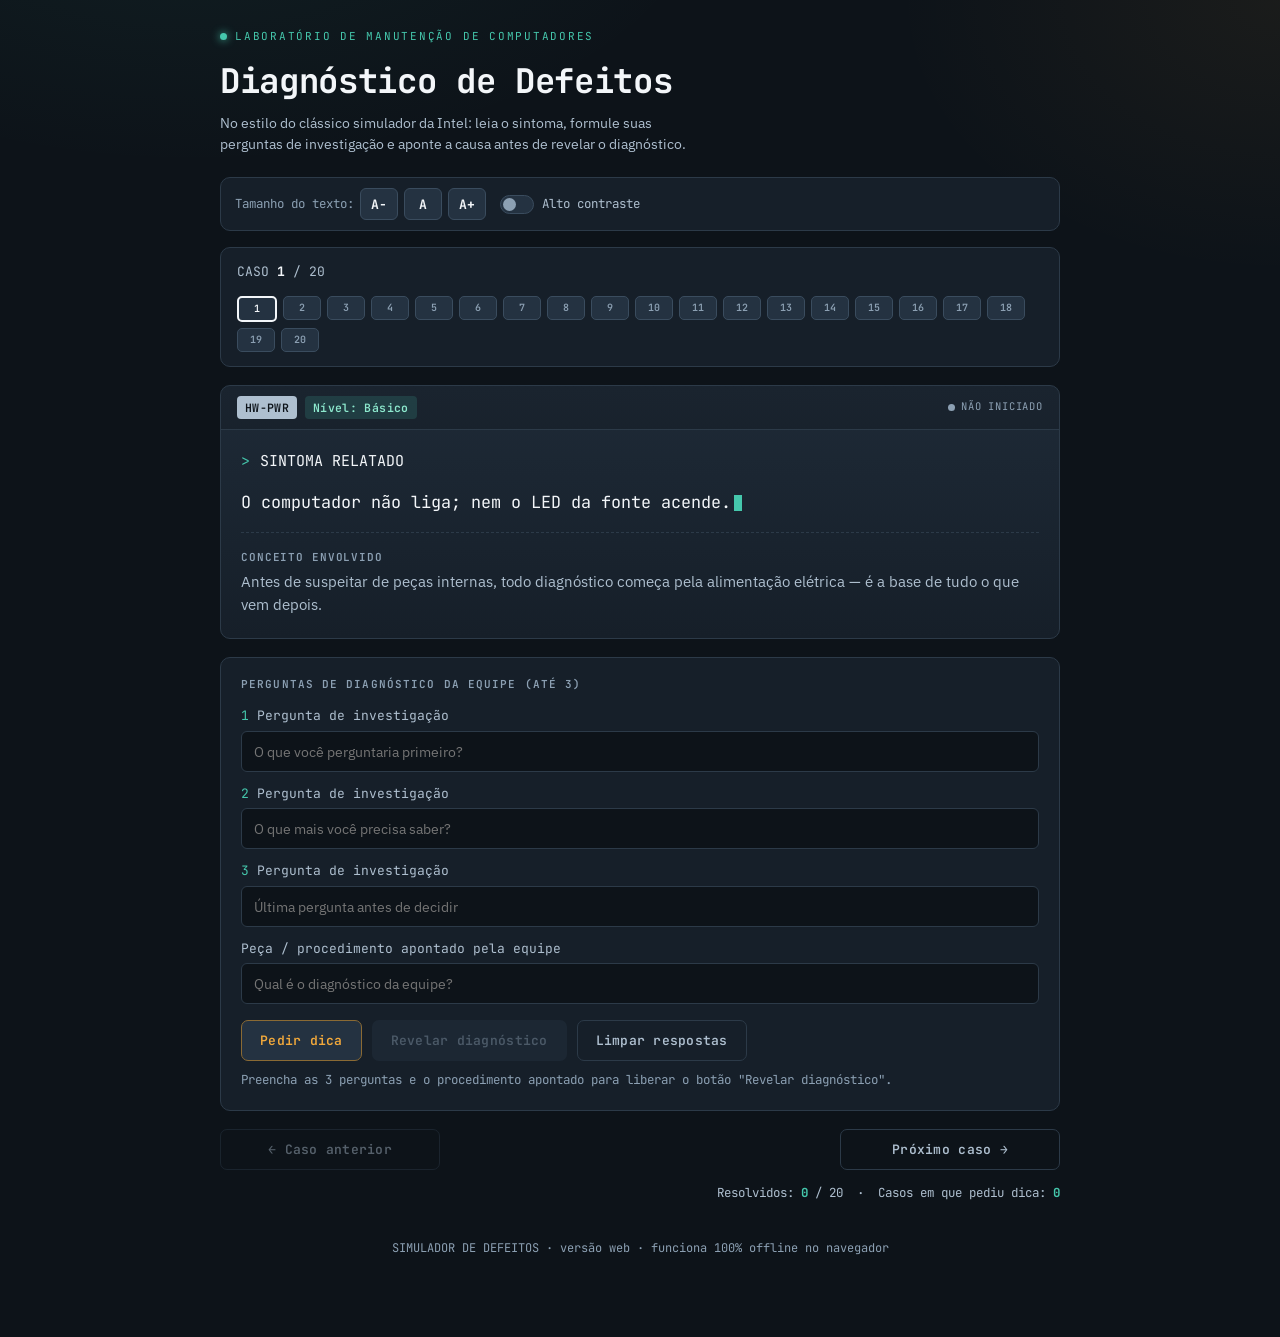
==== index.html @ c503f65b "feat: adiciona simulador de diagnóstico de defeitos (aluno + professor)" ====
<!DOCTYPE html>
<html lang="pt-BR">
<head>
<meta charset="UTF-8">
<meta name="viewport" content="width=device-width, initial-scale=1.0, viewport-fit=cover">
<title>Diagnóstico de Defeitos — Laboratório de Manutenção</title>
<meta name="description" content="Simulador interativo de diagnóstico de defeitos de computadores, no estilo do clássico simulador da Intel — para uso em sala, laboratório ou celular.">
<link rel="preconnect" href="https://fonts.googleapis.com">
<link rel="preconnect" href="https://fonts.gstatic.com" crossorigin>
<link href="https://fonts.googleapis.com/css2?family=JetBrains+Mono:wght@400;500;600;700&family=IBM+Plex+Sans:wght@400;500;600;700&display=swap" rel="stylesheet">
<link rel="stylesheet" href="estilos.css">
</head>
<body>

<a href="#conteudo-principal" class="skip-link">Pular para o conteúdo</a>
<div id="live-region" class="sr-only" aria-live="polite" role="status"></div>

<div class="wrap">

  <header>
    <div class="eyebrow">Laboratório de Manutenção de Computadores</div>
    <h1>Diagnóstico de Defeitos</h1>
    <p class="subtitle">No estilo do clássico simulador da Intel: leia o sintoma, formule suas perguntas de investigação e aponte a causa antes de revelar o diagnóstico.</p>
  </header>

  <div class="a11y-bar" role="group" aria-label="Opções de acessibilidade">
    <div class="a11y-group">
      <span class="label">Tamanho do texto:</span>
      <button type="button" class="font-btn" id="font-decrease" aria-label="Diminuir tamanho do texto">A−</button>
      <button type="button" class="font-btn" id="font-reset" aria-label="Tamanho de texto padrão">A</button>
      <button type="button" class="font-btn" id="font-increase" aria-label="Aumentar tamanho do texto">A+</button>
    </div>
    <label class="contrast-toggle" for="contrast-mode">
      <input type="checkbox" id="contrast-mode">
      <span class="switch" aria-hidden="true"></span>
      Alto contraste
    </label>
  </div>

  <div class="toolbar">
    <div class="case-counter">CASO <b id="case-index">1</b> / <span id="case-total">20</span></div>
    <div class="dots" id="dots" role="group" aria-label="Navegar entre os casos"></div>
  </div>

  <main id="conteudo-principal">

    <div class="terminal">
      <div class="terminal-bar">
        <div class="tag-group">
          <span class="code-tag" id="code-tag">HW-PWR</span>
          <span class="level-tag" id="level-tag">Nível: Básico</span>
        </div>
        <div class="status-pill" id="status-pill"><span class="led"></span><span id="status-text">Não iniciado</span></div>
      </div>
      <div class="terminal-body">
        <p class="prompt-line"><span class="marker">&gt;</span> SINTOMA RELATADO</p>
        <p class="sintoma-text" id="sintoma-text">Carregando…<span class="cursor"></span></p>
        <div class="conceito">
          <b>Conceito envolvido</b>
          <span id="conceito-text"></span>
        </div>
      </div>
    </div>

    <div class="panel">
      <p class="panel-title">Perguntas de diagnóstico da equipe (até 3)</p>
      <div class="field">
        <label for="q1"><span class="n">1</span> Pergunta de investigação</label>
        <input type="text" id="q1" placeholder="O que você perguntaria primeiro?" autocomplete="off">
      </div>
      <div class="field">
        <label for="q2"><span class="n">2</span> Pergunta de investigação</label>
        <input type="text" id="q2" placeholder="O que mais você precisa saber?" autocomplete="off">
      </div>
      <div class="field">
        <label for="q3"><span class="n">3</span> Pergunta de investigação</label>
        <input type="text" id="q3" placeholder="Última pergunta antes de decidir" autocomplete="off">
      </div>
      <div class="field peca">
        <label for="peca">Peça / procedimento apontado pela equipe</label>
        <input type="text" id="peca" placeholder="Qual é o diagnóstico da equipe?" autocomplete="off">
      </div>

      <div class="actions">
        <button type="button" class="btn-hint" id="btn-hint">Pedir dica</button>
        <button type="button" class="btn-reveal" id="btn-reveal" disabled aria-describedby="reveal-hint">Revelar diagnóstico</button>
        <button type="button" class="btn-ghost" id="btn-clear">Limpar respostas</button>
      </div>
      <p class="reveal-hint" id="reveal-hint">Preencha as 3 perguntas e o procedimento apontado para liberar o botão "Revelar diagnóstico".</p>
    </div>

    <div class="reveal hint-panel" id="hint-panel">
      <div class="pad">
        <p class="panel-title">Perguntas de apoio — use antes de decidir, se a equipe travar</p>
        <ul id="hint-list"></ul>
      </div>
    </div>

    <div class="reveal solution-panel" id="solution-panel">
      <div class="pad">
        <p class="panel-title">Diagnóstico revelado</p>
        <div class="kv">
          <div class="k">Pista</div>
          <div class="v" id="sol-pista"></div>
        </div>
        <div class="kv">
          <div class="k">Solução esperada</div>
          <div class="v" id="sol-resolucao"></div>
        </div>
        <div class="kv">
          <div class="k">Por que acontece</div>
          <div class="v" id="sol-porque"></div>
        </div>
        <div class="kv armadilha">
          <div class="k">Armadilha comum</div>
          <div class="v" id="sol-armadilha"></div>
        </div>
      </div>
    </div>

    <div class="nav">
      <button type="button" class="btn-ghost" id="btn-prev">&larr; Caso anterior</button>
      <button type="button" class="btn-ghost next" id="btn-next">Próximo caso &rarr;</button>
    </div>

    <div class="summary" id="summary" style="margin-top:14px;"></div>

  </main>

  <footer>SIMULADOR DE DEFEITOS · versão web · funciona 100% offline no navegador</footer>

</div>

<script src="casos.js"></script>
<script>
(function(){
  "use strict";

  var CASES = window.CASES;

  var state = CASES.map(function(){
    return { status: "pending", q1:"", q2:"", q3:"", peca:"", hintOpen:false, solutionOpen:false };
  });

  var current = 0;
  var fontSteps = [87, 100, 112, 125, 140]; // porcentagens
  var fontIndex = 1;

  var els = {
    caseIndex: document.getElementById("case-index"),
    caseTotal: document.getElementById("case-total"),
    dots: document.getElementById("dots"),
    codeTag: document.getElementById("code-tag"),
    levelTag: document.getElementById("level-tag"),
    statusPill: document.getElementById("status-pill"),
    statusText: document.getElementById("status-text"),
    sintomaText: document.getElementById("sintoma-text"),
    conceitoText: document.getElementById("conceito-text"),
    q1: document.getElementById("q1"),
    q2: document.getElementById("q2"),
    q3: document.getElementById("q3"),
    peca: document.getElementById("peca"),
    btnHint: document.getElementById("btn-hint"),
    btnReveal: document.getElementById("btn-reveal"),
    btnClear: document.getElementById("btn-clear"),
    revealHint: document.getElementById("reveal-hint"),
    hintPanel: document.getElementById("hint-panel"),
    hintList: document.getElementById("hint-list"),
    solutionPanel: document.getElementById("solution-panel"),
    solPista: document.getElementById("sol-pista"),
    solResolucao: document.getElementById("sol-resolucao"),
    solPorque: document.getElementById("sol-porque"),
    solArmadilha: document.getElementById("sol-armadilha"),
    btnPrev: document.getElementById("btn-prev"),
    btnNext: document.getElementById("btn-next"),
    summary: document.getElementById("summary"),
    liveRegion: document.getElementById("live-region"),
    fontDecrease: document.getElementById("font-decrease"),
    fontIncrease: document.getElementById("font-increase"),
    fontReset: document.getElementById("font-reset"),
    contrastMode: document.getElementById("contrast-mode")
  };

  function announce(msg){
    els.liveRegion.textContent = msg;
  }

  function buildDots(){
    els.dots.innerHTML = "";
    CASES.forEach(function(c, i){
      var b = document.createElement("button");
      b.type = "button";
      b.className = "dot";
      b.textContent = String(i + 1);
      b.setAttribute("aria-label", "Ir para o caso " + (i + 1) + " de " + CASES.length);
      b.addEventListener("click", function(){ goTo(i); });
      els.dots.appendChild(b);
    });
  }

  function refreshDots(){
    var buttons = els.dots.querySelectorAll(".dot");
    buttons.forEach(function(b, i){
      b.classList.toggle("current", i === current);
      b.classList.toggle("hint", state[i].status === "hint");
      b.classList.toggle("solved", state[i].status === "solved");
      b.setAttribute("aria-current", i === current ? "true" : "false");
    });
  }

  function saveInputs(){
    var s = state[current];
    s.q1 = els.q1.value;
    s.q2 = els.q2.value;
    s.q3 = els.q3.value;
    s.peca = els.peca.value;
  }

  function camposPreenchidos(){
    var s = state[current];
    return s.q1.trim().length > 0 && s.q2.trim().length > 0 && s.q3.trim().length > 0 && s.peca.trim().length > 0;
  }

  function updateRevealAvailability(){
    var pronto = camposPreenchidos();
    els.btnReveal.disabled = !pronto;
    els.btnReveal.setAttribute("aria-disabled", String(!pronto));
    if (pronto){
      els.revealHint.textContent = "Tudo pronto — clique em \"Revelar diagnóstico\" para conferir.";
      els.revealHint.classList.add("ok");
    } else {
      els.revealHint.textContent = "Preencha as 3 perguntas e o procedimento apontado para liberar o botão \"Revelar diagnóstico\".";
      els.revealHint.classList.remove("ok");
    }
  }

  function render(){
    var c = CASES[current];
    var s = state[current];

    els.caseIndex.textContent = current + 1;
    els.caseTotal.textContent = CASES.length;

    els.codeTag.textContent = c.codigo;
    els.levelTag.textContent = "Nível: " + c.nivelLabel;
    els.levelTag.className = "level-tag level-" + c.nivel;

    els.sintomaText.innerHTML = "";
    els.sintomaText.textContent = c.sintoma;
    var cursor = document.createElement("span");
    cursor.className = "cursor";
    els.sintomaText.appendChild(cursor);

    els.conceitoText.textContent = c.conceito;

    els.q1.value = s.q1;
    els.q2.value = s.q2;
    els.q3.value = s.q3;
    els.peca.value = s.peca;

    els.hintList.innerHTML = "";
    c.dicas.forEach(function(d){
      var li = document.createElement("li");
      li.textContent = d;
      els.hintList.appendChild(li);
    });

    els.solPista.textContent = c.pista;
    els.solResolucao.textContent = c.resolucao;
    els.solPorque.textContent = c.porque;
    els.solArmadilha.textContent = c.armadilha;

    els.hintPanel.classList.toggle("show", s.hintOpen);
    els.solutionPanel.classList.toggle("show", s.solutionOpen);

    updateStatusPill(s.status);
    updateRevealAvailability();
    refreshDots();
    updateSummary();

    els.btnPrev.disabled = current === 0;
    els.btnNext.disabled = current === CASES.length - 1;
  }

  function updateStatusPill(status){
    els.statusPill.className = "status-pill";
    if (status === "hint"){
      els.statusPill.classList.add("hint");
      els.statusText.textContent = "Em análise (com dica)";
    } else if (status === "solved"){
      els.statusPill.classList.add("solved");
      els.statusText.textContent = "Resolvido";
    } else {
      els.statusText.textContent = "Não iniciado";
    }
  }

  function updateSummary(){
    var solved = state.filter(function(s){ return s.status === "solved"; }).length;
    var withHint = state.filter(function(s){ return s.hintOpen; }).length;
    els.summary.innerHTML = "Resolvidos: <b>" + solved + "</b> / " + CASES.length +
      " &nbsp;·&nbsp; Casos em que pediu dica: <b>" + withHint + "</b>";
  }

  function goTo(index){
    saveInputs();
    current = Math.max(0, Math.min(CASES.length - 1, index));
    render();
    var c = CASES[current];
    announce("Caso " + (current + 1) + " de " + CASES.length + ". Nível " + c.nivelLabel + ". " + c.categoria + ".");
  }

  els.btnHint.addEventListener("click", function(){
    var s = state[current];
    s.hintOpen = true;
    if (s.status === "pending") s.status = "hint";
    render();
    announce("Perguntas de apoio exibidas.");
  });

  els.btnReveal.addEventListener("click", function(){
    if (els.btnReveal.disabled) return;
    var s = state[current];
    s.solutionOpen = true;
    s.status = "solved";
    render();
    announce("Diagnóstico revelado.");
  });

  els.btnClear.addEventListener("click", function(){
    var s = state[current];
    s.q1 = s.q2 = s.q3 = s.peca = "";
    s.hintOpen = false;
    s.solutionOpen = false;
    s.status = "pending";
    render();
    announce("Respostas apagadas.");
  });

  els.btnPrev.addEventListener("click", function(){ goTo(current - 1); });
  els.btnNext.addEventListener("click", function(){ goTo(current + 1); });

  [els.q1, els.q2, els.q3, els.peca].forEach(function(input){
    input.addEventListener("input", function(){
      saveInputs();
      updateRevealAvailability();
    });
  });

  document.addEventListener("keydown", function(e){
    var tag = (document.activeElement && document.activeElement.tagName) || "";
    if (tag === "INPUT") return;
    if (e.key === "ArrowRight") goTo(current + 1);
    if (e.key === "ArrowLeft") goTo(current - 1);
  });

  /* ---------- Acessibilidade: tamanho de texto ---------- */
  function applyFontSize(){
    document.documentElement.style.fontSize = fontSteps[fontIndex] + "%";
  }
  els.fontIncrease.addEventListener("click", function(){
    fontIndex = Math.min(fontSteps.length - 1, fontIndex + 1);
    applyFontSize();
  });
  els.fontDecrease.addEventListener("click", function(){
    fontIndex = Math.max(0, fontIndex - 1);
    applyFontSize();
  });
  els.fontReset.addEventListener("click", function(){
    fontIndex = 1;
    applyFontSize();
  });

  /* ---------- Acessibilidade: alto contraste ---------- */
  els.contrastMode.addEventListener("change", function(e){
    document.body.classList.toggle("alto-contraste", e.target.checked);
  });

  buildDots();
  render();
})();
</script>

</body>
</html>
---- estilos.css ----
:root{
  --bg-deep:#0D1319;
  --bg-panel:#161F29;
  --bg-panel-2:#1E2A37;
  --bg-raised:#243241;
  --border:#2C3A48;
  --border-bright:#3A4C5E;
  --text-primary:#F3F6F9;
  --text-muted:#AEBFCF;
  --text-dim:#8CA0B3;
  --accent-amber:#F2A93B;
  --accent-amber-dim:#8A6A34;
  --accent-teal:#45C7AC;
  --accent-teal-dim:#2C6B5C;
  --danger:#F08476;
  --danger-dim:#7A3830;
  --font-mono:'JetBrains Mono', ui-monospace, 'SFMono-Regular', Menlo, Consolas, monospace;
  --font-body:'IBM Plex Sans', -apple-system, BlinkMacSystemFont, 'Segoe UI', sans-serif;
  --radius:10px;
}

/* ---------- Alto contraste ---------- */
body.alto-contraste{
  --bg-deep:#000000;
  --bg-panel:#000000;
  --bg-panel-2:#050505;
  --bg-raised:#111111;
  --border:#FFFFFF;
  --border-bright:#FFFFFF;
  --text-primary:#FFFFFF;
  --text-muted:#FFFFFF;
  --text-dim:#F2F2F2;
  --accent-amber:#FFD400;
  --accent-amber-dim:#FFD400;
  --accent-teal:#00FFC8;
  --accent-teal-dim:#00FFC8;
  --danger:#FF7A6E;
  --danger-dim:#FF7A6E;
}
body.alto-contraste .terminal::before{ display:none; }
body.alto-contraste .terminal,
body.alto-contraste .panel,
body.alto-contraste .reveal,
body.alto-contraste .toolbar,
body.alto-contraste .a11y-bar{ border-width:2px; }
body.alto-contraste .status-pill .led,
body.alto-contraste .cursor{ box-shadow:none; }

*{box-sizing:border-box;}
html,body{margin:0;padding:0;}

html{ font-size:100%; } /* controlado via JS para acessibilidade de texto */

body{
  background:
    radial-gradient(ellipse 900px 500px at 15% -10%, rgba(69,199,172,0.07), transparent 60%),
    radial-gradient(ellipse 700px 500px at 100% 0%, rgba(242,169,59,0.06), transparent 55%),
    var(--bg-deep);
  color:var(--text-primary);
  font-family:var(--font-body);
  line-height:1.5;
  min-height:100vh;
  -webkit-font-smoothing:antialiased;
}
body.alto-contraste{ background:#000000; }

a{color:var(--accent-teal);}

/* ---------- Skip link ---------- */
.skip-link{
  position:absolute;
  left:-9999px;
  top:0;
  background:var(--accent-teal);
  color:#0B1712;
  font-family:var(--font-mono);
  font-weight:700;
  font-size:0.875rem;
  padding:10px 16px;
  border-radius:0 0 8px 0;
  z-index:1000;
}
.skip-link:focus{
  left:0;
}

/* ---------- Visually hidden (screen-reader only) ---------- */
.sr-only{
  position:absolute;
  width:1px;height:1px;
  padding:0;margin:-1px;
  overflow:hidden;
  clip:rect(0,0,0,0);
  white-space:nowrap;
  border:0;
}

.wrap{
  max-width:55rem;
  margin:0 auto;
  padding:1.75rem 1.25rem 5rem;
}

/* ---------- Header ---------- */
header{
  margin-bottom:1.375rem;
}
.eyebrow{
  font-family:var(--font-mono);
  font-size:0.6875rem;
  letter-spacing:0.16em;
  text-transform:uppercase;
  color:var(--accent-teal);
  display:flex;
  align-items:center;
  gap:8px;
  margin-bottom:10px;
}
.eyebrow::before{
  content:"";
  width:7px;height:7px;border-radius:50%;
  background:var(--accent-teal);
  box-shadow:0 0 8px var(--accent-teal);
  flex:none;
}
h1{
  font-family:var(--font-mono);
  font-weight:700;
  font-size:clamp(1.5rem, 5vw, 2.125rem);
  letter-spacing:-0.01em;
  margin:0 0 6px;
}
.subtitle{
  color:var(--text-muted);
  font-size:0.906rem;
  max-width:60ch;
  margin:0;
}

/* ---------- Accessibility bar ---------- */
.a11y-bar{
  display:flex;
  flex-wrap:wrap;
  align-items:center;
  gap:14px;
  margin:16px 0;
  padding:10px 14px;
  background:var(--bg-panel);
  border:1px solid var(--border);
  border-radius:var(--radius);
  font-family:var(--font-mono);
  font-size:0.78rem;
  color:var(--text-muted);
}
.a11y-group{
  display:flex;
  align-items:center;
  gap:6px;
}
.a11y-bar .label{ color:var(--text-dim); }
.font-btn{
  font-family:var(--font-mono);
  font-weight:700;
  width:2rem;height:2rem;
  border-radius:6px;
  border:1px solid var(--border-bright);
  background:var(--bg-raised);
  color:var(--text-primary);
  cursor:pointer;
  font-size:0.8125rem;
  display:flex;align-items:center;justify-content:center;
}
.font-btn:hover{ border-color:var(--accent-teal); }
.font-btn:focus-visible{ outline:2px solid var(--accent-teal); outline-offset:2px; }

.contrast-toggle{
  display:flex;align-items:center;gap:8px;
  cursor:pointer;
  user-select:none;
  white-space:nowrap;
}
.switch{
  width:2.125rem;height:1.1875rem;
  background:var(--bg-raised);
  border:1px solid var(--border-bright);
  border-radius:999px;
  position:relative;
  transition:background .15s ease;
  flex:none;
}
.switch::after{
  content:"";
  position:absolute;
  top:2px;left:2px;
  width:0.8125rem;height:0.8125rem;
  border-radius:50%;
  background:var(--text-dim);
  transition:transform .15s ease, background .15s ease;
}
.contrast-toggle input{position:absolute; opacity:0; width:1px; height:1px;}
.contrast-toggle input:checked + .switch{background:rgba(255,212,0,0.25); border-color:var(--accent-amber);}
.contrast-toggle input:checked + .switch::after{transform:translateX(15px); background:var(--accent-amber);}
.contrast-toggle input:focus-visible + .switch{outline:2px solid var(--accent-teal); outline-offset:2px;}

/* ---------- Toolbar: progress ---------- */
.toolbar{
  display:flex;
  flex-wrap:wrap;
  align-items:center;
  justify-content:space-between;
  gap:14px;
  margin:0 0 18px;
  padding:14px 16px;
  background:var(--bg-panel);
  border:1px solid var(--border);
  border-radius:var(--radius);
}
.case-counter{
  font-family:var(--font-mono);
  font-size:0.8125rem;
  color:var(--text-muted);
}
.case-counter b{color:var(--text-primary);}
.dots{
  display:flex;
  gap:6px;
  flex-wrap:wrap;
}
.dot{
  width:1.5rem;height:1.5rem;
  border-radius:5px;
  border:1px solid var(--border-bright);
  background:var(--bg-raised);
  color:var(--text-dim);
  font-family:var(--font-mono);
  font-size:0.625rem;
  display:flex;align-items:center;justify-content:center;
  cursor:pointer;
  transition:transform .12s ease, border-color .12s ease;
}
.dot:hover{transform:translateY(-1px); border-color:var(--border-bright);}
.dot:focus-visible{outline:2px solid var(--accent-teal); outline-offset:2px;}
.dot.current{border-color:var(--text-primary); color:var(--text-primary); border-width:2px;}
.dot.hint{background:rgba(242,169,59,0.18); border-color:var(--accent-amber-dim); color:var(--accent-amber);}
.dot.solved{background:rgba(69,199,172,0.18); border-color:var(--accent-teal-dim); color:var(--accent-teal);}

/* ---------- Terminal panel ---------- */
.terminal{
  position:relative;
  background:linear-gradient(180deg, var(--bg-panel-2), var(--bg-panel));
  border:1px solid var(--border);
  border-radius:var(--radius);
  overflow:hidden;
  margin-bottom:18px;
}
.terminal::before{
  content:"";
  position:absolute;
  left:0; right:0; height:120px;
  top:-120px;
  background:linear-gradient(180deg, transparent, rgba(69,199,172,0.05), transparent);
  animation:scan 7s linear infinite;
  pointer-events:none;
}
@keyframes scan{
  0%{ top:-120px; }
  100%{ top:100%; }
}
.terminal-bar{
  display:flex;
  align-items:center;
  justify-content:space-between;
  gap:10px;
  padding:10px 16px;
  border-bottom:1px solid var(--border);
  background:rgba(0,0,0,0.15);
}
.tag-group{display:flex; align-items:center; gap:8px; flex-wrap:wrap;}
.code-tag{
  font-family:var(--font-mono);
  font-size:0.719rem;
  letter-spacing:0.03em;
  color:var(--bg-deep);
  background:var(--text-muted);
  padding:3px 8px;
  border-radius:4px;
  font-weight:600;
}
.level-tag{
  font-family:var(--font-mono);
  font-size:0.719rem;
  padding:3px 8px;
  border-radius:4px;
  font-weight:600;
  letter-spacing:0.03em;
}
.level-basico{ color:#8DE9CE; background:rgba(69,199,172,0.16); }
.level-intermediario{ color:#F8CB86; background:rgba(242,169,59,0.16); }
.level-avancado{ color:#F5A498; background:rgba(232,106,92,0.16); }

.status-pill{
  font-family:var(--font-mono);
  font-size:0.656rem;
  letter-spacing:0.08em;
  text-transform:uppercase;
  color:var(--text-dim);
  display:flex;align-items:center;gap:6px;
}
.status-pill .led{width:7px;height:7px;border-radius:50%;background:var(--text-dim);}
.status-pill.hint{color:var(--accent-amber);}
.status-pill.hint .led{background:var(--accent-amber); box-shadow:0 0 6px var(--accent-amber);}
.status-pill.solved{color:var(--accent-teal);}
.status-pill.solved .led{background:var(--accent-teal); box-shadow:0 0 6px var(--accent-teal);}

.terminal-body{
  padding:20px 20px 22px;
  position:relative;
}
.prompt-line{
  font-family:var(--font-mono);
  font-size:0.9375rem;
  color:var(--text-primary);
  margin:0 0 4px;
  display:flex;
  gap:10px;
}
.prompt-line .marker{color:var(--accent-teal); flex:none;}
.sintoma-text{
  font-family:var(--font-mono);
  font-size:1.05rem;
  line-height:1.55;
}
.cursor{
  display:inline-block;
  width:8px;height:16px;
  background:var(--accent-teal);
  margin-left:3px;
  vertical-align:-3px;
  animation:blink 1s steps(1) infinite;
}
@keyframes blink{ 50%{ opacity:0; } }

.conceito{
  margin-top:16px;
  padding-top:16px;
  border-top:1px dashed var(--border);
  font-size:0.925rem;
  color:var(--text-muted);
}
.conceito b{
  display:block;
  font-family:var(--font-mono);
  font-size:0.6875rem;
  letter-spacing:0.08em;
  text-transform:uppercase;
  color:var(--text-dim);
  margin-bottom:6px;
  font-weight:600;
}

/* ---------- Panels / forms ---------- */
.panel{
  background:var(--bg-panel);
  border:1px solid var(--border);
  border-radius:var(--radius);
  padding:18px 20px 20px;
  margin-bottom:18px;
}
.panel-title{
  font-family:var(--font-mono);
  font-size:0.6875rem;
  letter-spacing:0.1em;
  text-transform:uppercase;
  color:var(--text-dim);
  margin:0 0 14px;
  font-weight:600;
}
.field{
  margin-bottom:12px;
}
.field label{
  display:flex;
  gap:8px;
  align-items:baseline;
  font-family:var(--font-mono);
  font-size:0.8125rem;
  color:var(--text-muted);
  margin-bottom:5px;
}
.field label .n{ color:var(--accent-teal); }
.field input[type=text]{
  width:100%;
  background:var(--bg-deep);
  border:1px solid var(--border);
  border-radius:6px;
  color:var(--text-primary);
  font-family:var(--font-body);
  font-size:0.906rem;
  padding:10px 12px;
  transition:border-color .12s ease;
}
.field input[type=text]:focus{
  outline:none;
  border-color:var(--accent-teal);
}
.field input[type=text]:focus-visible{
  outline:2px solid var(--accent-teal);
  outline-offset:1px;
}

.reveal-hint{
  font-family:var(--font-mono);
  font-size:0.78rem;
  color:var(--text-dim);
  margin:10px 0 0;
}
.reveal-hint.ok{ color:var(--accent-teal); }

.actions{
  display:flex;
  gap:10px;
  flex-wrap:wrap;
  margin-top:16px;
}
button{
  font-family:var(--font-mono);
  font-size:0.8125rem;
  font-weight:600;
  letter-spacing:0.02em;
  border-radius:7px;
  padding:11px 18px;
  cursor:pointer;
  border:1px solid var(--border-bright);
  background:var(--bg-raised);
  color:var(--text-primary);
  transition:background .12s ease, border-color .12s ease, transform .08s ease;
}
button:hover{ transform:translateY(-1px); }
button:active{ transform:translateY(0); }
button:focus-visible{ outline:2px solid var(--accent-teal); outline-offset:2px; }
button:disabled{ opacity:0.45; cursor:not-allowed; transform:none; }

.btn-hint{
  border-color:var(--accent-amber-dim);
  color:var(--accent-amber);
}
.btn-hint:hover{ background:rgba(242,169,59,0.1); }

.btn-reveal{
  background:linear-gradient(180deg, #4FD6BA, #38A98F);
  color:#0B1712;
  border-color:transparent;
}
.btn-reveal:hover:not(:disabled){ filter:brightness(1.06); }
.btn-reveal:disabled{
  background:var(--bg-raised);
  color:var(--text-dim);
  filter:none;
}

.btn-ghost{
  background:transparent;
  border-color:var(--border);
  color:var(--text-muted);
}

/* ---------- Reveal panels ---------- */
.reveal{
  display:none;
  margin-bottom:18px;
  border-radius:var(--radius);
  overflow:hidden;
  animation:reveal-in .25s ease both;
}
.reveal.show{ display:block; }
@keyframes reveal-in{
  from{ opacity:0; transform:translateY(-4px); }
  to{ opacity:1; transform:translateY(0); }
}

.hint-panel{
  background:rgba(242,169,59,0.06);
  border:1px solid var(--accent-amber-dim);
}
.hint-panel .panel-title{ color:var(--accent-amber); }
.hint-panel ul{ margin:0; padding-left:20px; font-size:0.875rem; color:var(--text-primary); }
.hint-panel li{ margin-bottom:6px; }
.hint-panel .pad{ padding:16px 20px; }

.solution-panel{
  background:rgba(69,199,172,0.05);
  border:1px solid var(--accent-teal-dim);
}
.solution-panel .pad{ padding:18px 20px 20px; }
.solution-panel .panel-title{ color:var(--accent-teal); }
.kv{ margin-bottom:14px; }
.kv:last-child{ margin-bottom:0; }
.kv .k{
  font-family:var(--font-mono);
  font-size:0.6875rem;
  letter-spacing:0.06em;
  text-transform:uppercase;
  color:var(--text-dim);
  margin-bottom:4px;
  font-weight:600;
}
.kv .v{ font-size:0.906rem; color:var(--text-primary); }
.kv.armadilha .k{ color:var(--danger); }
.kv.armadilha{
  padding-top:12px;
  border-top:1px dashed rgba(69,199,172,0.25);
}

/* ---------- Nav ---------- */
.nav{
  display:flex;
  justify-content:space-between;
  gap:10px;
  margin-top:6px;
}
.nav button{ flex:1; max-width:220px; }
.nav .next{ margin-left:auto; }

footer{
  margin-top:36px;
  text-align:center;
  font-size:0.75rem;
  color:var(--text-dim);
  font-family:var(--font-mono);
}

.summary{
  font-family:var(--font-mono);
  font-size:0.78rem;
  color:var(--text-muted);
  text-align:right;
}
.summary b{ color:var(--accent-teal); }

/* ---------- Professor: gate overlay ---------- */
.gate-overlay{
  position:fixed;
  inset:0;
  background:var(--bg-deep);
  display:flex;
  align-items:center;
  justify-content:center;
  z-index:500;
  padding:20px;
}
.gate-card{
  width:100%;
  max-width:22rem;
  background:var(--bg-panel);
  border:1px solid var(--border-bright);
  border-radius:var(--radius);
  padding:26px 24px;
  text-align:center;
}
.gate-card .eyebrow{ justify-content:center; margin-bottom:14px; }
.gate-card h2{
  font-family:var(--font-mono);
  font-size:1.15rem;
  margin:0 0 8px;
}
.gate-card p{
  color:var(--text-muted);
  font-size:0.875rem;
  margin:0 0 18px;
}
.gate-card input[type=password]{
  width:100%;
  background:var(--bg-deep);
  border:1px solid var(--border);
  border-radius:6px;
  color:var(--text-primary);
  font-family:var(--font-mono);
  font-size:1rem;
  padding:11px 12px;
  margin-bottom:12px;
  text-align:center;
  letter-spacing:0.2em;
}
.gate-card input[type=password]:focus{ outline:none; border-color:var(--accent-teal); }
.gate-card .btn-reveal{ width:100%; padding:12px; }
.gate-error{
  color:var(--danger);
  font-size:0.8125rem;
  font-family:var(--font-mono);
  margin-top:10px;
  min-height:1.1em;
}
.app-hidden{ display:none; }

.teacher-banner{
  font-family:var(--font-mono);
  font-size:0.72rem;
  letter-spacing:0.06em;
  text-transform:uppercase;
  color:var(--accent-amber);
  background:rgba(242,169,59,0.08);
  border:1px solid var(--accent-amber-dim);
  border-radius:var(--radius);
  padding:8px 14px;
  margin-bottom:14px;
  display:flex;
  align-items:center;
  gap:8px;
}
.teacher-banner::before{
  content:"";
  width:7px;height:7px;border-radius:50%;
  background:var(--accent-amber);
  box-shadow:0 0 8px var(--accent-amber);
  flex:none;
}

.plan-panel{
  background:var(--bg-panel);
  border:1px solid var(--border);
  border-radius:var(--radius);
  padding:16px 18px;
  margin-bottom:18px;
  font-size:0.875rem;
  color:var(--text-muted);
}
.plan-panel summary{
  cursor:pointer;
  font-family:var(--font-mono);
  font-size:0.78rem;
  letter-spacing:0.06em;
  text-transform:uppercase;
  color:var(--text-primary);
  font-weight:600;
}
.plan-panel table{
  width:100%;
  border-collapse:collapse;
  margin-top:12px;
  font-size:0.85rem;
}
.plan-panel th, .plan-panel td{
  text-align:left;
  padding:6px 8px;
  border-bottom:1px solid var(--border);
}
.plan-panel th{
  font-family:var(--font-mono);
  font-size:0.7rem;
  text-transform:uppercase;
  color:var(--text-dim);
}

@media (max-width: 620px){
  .toolbar{ flex-direction:column; align-items:stretch; }
  .dots{ justify-content:center; }
  .nav{ flex-direction:column; }
  .nav button{ max-width:none; }
  .nav .next{ margin-left:0; }
  .a11y-bar{ justify-content:center; }
}

@media (prefers-reduced-motion: reduce){
  .terminal::before{ animation:none; display:none; }
  .cursor{ animation:none; opacity:1; }
  .reveal{ animation:none; }
  button, .dot{ transition:none; }
}

@media (prefers-contrast: more){
  :root{
    --text-muted:#D6E0E9;
    --text-dim:#C3D0DC;
    --border-bright:#5A7086;
  }
}
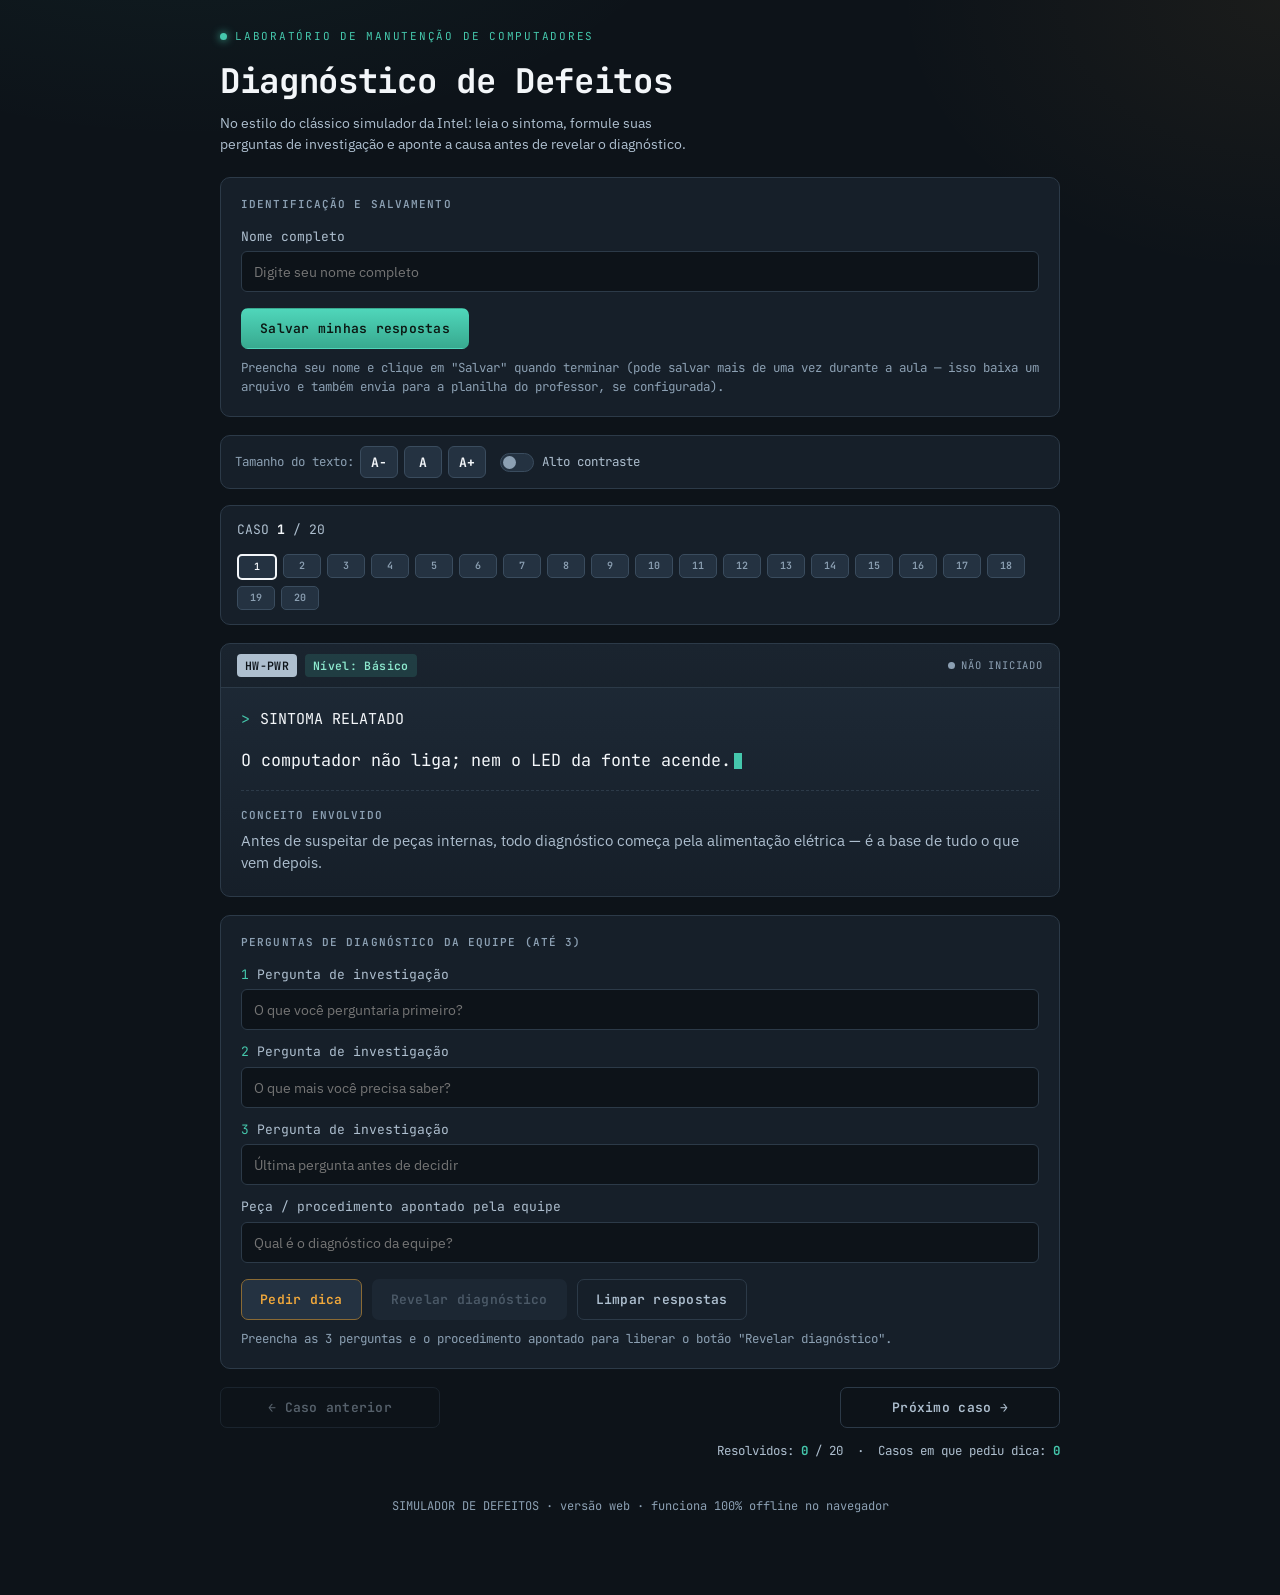
==== commit 8a031cf8: "feat: adiciona salvamento de respostas (CSV local + envio para planilha)" ====
--- a/index.html
+++ b/index.html
@@ -23,6 +23,18 @@
     <p class="subtitle">No estilo do clássico simulador da Intel: leia o sintoma, formule suas perguntas de investigação e aponte a causa antes de revelar o diagnóstico.</p>
   </header>
 
+  <div class="panel" id="save-panel">
+    <p class="panel-title">Identificação e salvamento</p>
+    <div class="field">
+      <label for="aluno-nome">Nome completo</label>
+      <input type="text" id="aluno-nome" placeholder="Digite seu nome completo" autocomplete="off">
+    </div>
+    <div class="actions">
+      <button type="button" class="btn-reveal" id="btn-salvar">Salvar minhas respostas</button>
+    </div>
+    <p class="reveal-hint" id="save-status">Preencha seu nome e clique em "Salvar" quando terminar (pode salvar mais de uma vez durante a aula — isso baixa um arquivo e também envia para a planilha do professor, se configurada).</p>
+  </div>
+
   <div class="a11y-bar" role="group" aria-label="Opções de acessibilidade">
     <div class="a11y-group">
       <span class="label">Tamanho do texto:</span>
@@ -137,6 +149,16 @@
   "use strict";
 
   var CASES = window.CASES;
+
+  /* ---------- Configuração do envio automático para planilha ----------
+     Cole aqui a URL do seu Web App do Google Apps Script (veja o guia
+     de configuração). Deixe como "" para desativar o envio automático
+     — nesse caso, o botão "Salvar" só baixa o arquivo .csv local. */
+  var SHEETS_ENDPOINT = "https://script.google.com/macros/s/AKfycbyPwA4ttqtXBcEEkI7j7ul-1_rjG7FV3NtYaqE9pAihOJlC5jhr2pawsW5RvYwa3q1w/exec";
+  /* Token opcional (combine o mesmo valor no Apps Script) — dificulta
+     que alguém fora da turma envie linhas falsas para a planilha.
+     Deixe "" em ambos os lados para não usar. */
+  var SHEETS_TOKEN = "";
 
   var state = CASES.map(function(){
     return { status: "pending", q1:"", q2:"", q3:"", peca:"", hintOpen:false, solutionOpen:false };
@@ -376,6 +398,93 @@
     document.body.classList.toggle("alto-contraste", e.target.checked);
   });
 
+  /* ---------- Salvar respostas (CSV local + planilha) ---------- */
+  var elAlunoNome = document.getElementById("aluno-nome");
+  var elBtnSalvar = document.getElementById("btn-salvar");
+  var elSaveStatus = document.getElementById("save-status");
+
+  function csvEscape(v){
+    v = (v === undefined || v === null) ? "" : String(v);
+    if (/[",\n]/.test(v)){
+      v = '"' + v.replace(/"/g, '""') + '"';
+    }
+    return v;
+  }
+
+  function statusLabel(s){
+    if (s === "solved") return "Resolvido";
+    if (s === "hint") return "Em análise (com dica)";
+    return "Não iniciado";
+  }
+
+  function buildRows(alunoNome, timestamp){
+    var header = ["Timestamp","Aluno","Codigo","Nivel","Categoria","Pergunta1","Pergunta2","Pergunta3","PecaApontada","Status"];
+    var rows = [header];
+    var payloadCasos = [];
+    CASES.forEach(function(c, i){
+      var s = state[i];
+      var row = [timestamp, alunoNome, c.codigo, c.nivelLabel, c.categoria, s.q1, s.q2, s.q3, s.peca, statusLabel(s.status)];
+      rows.push(row);
+      payloadCasos.push({
+        codigo: c.codigo, nivel: c.nivelLabel, categoria: c.categoria,
+        pergunta1: s.q1, pergunta2: s.q2, pergunta3: s.q3, peca: s.peca,
+        status: statusLabel(s.status)
+      });
+    });
+    return { csvRows: rows, payloadCasos: payloadCasos };
+  }
+
+  function downloadCSV(rows, alunoNome){
+    var csv = rows.map(function(r){ return r.map(csvEscape).join(","); }).join("\r\n");
+    var blob = new Blob(["\uFEFF" + csv], { type: "text/csv;charset=utf-8;" });
+    var url = URL.createObjectURL(blob);
+    var slug = alunoNome.toLowerCase()
+      .normalize("NFD").replace(/[\u0300-\u036f]/g, "")
+      .replace(/[^a-z0-9]+/g, "-").replace(/(^-|-$)/g, "");
+    var hoje = new Date().toISOString().slice(0,10);
+    var a = document.createElement("a");
+    a.href = url;
+    a.download = "respostas_" + (slug || "aluno") + "_" + hoje + ".csv";
+    document.body.appendChild(a);
+    a.click();
+    document.body.removeChild(a);
+    setTimeout(function(){ URL.revokeObjectURL(url); }, 1000);
+  }
+
+  function enviarParaPlanilha(alunoNome, timestamp, payloadCasos){
+    if (!SHEETS_ENDPOINT) return;
+    var payload = { aluno: alunoNome, timestamp: timestamp, token: SHEETS_TOKEN, casos: payloadCasos };
+    fetch(SHEETS_ENDPOINT, {
+      method: "POST",
+      mode: "no-cors",
+      headers: { "Content-Type": "text/plain;charset=utf-8" },
+      body: JSON.stringify(payload)
+    }).catch(function(){
+      /* modo no-cors não permite ler a resposta nem confirmar entrega;
+         o próprio catch só cobre falhas de rede antes mesmo do envio */
+    });
+  }
+
+  elBtnSalvar.addEventListener("click", function(){
+    saveInputs();
+    var nome = elAlunoNome.value.trim();
+    if (!nome){
+      elSaveStatus.textContent = "Digite seu nome completo antes de salvar.";
+      elSaveStatus.classList.remove("ok");
+      elAlunoNome.focus();
+      return;
+    }
+    var timestamp = new Date().toLocaleString("pt-BR");
+    var built = buildRows(nome, timestamp);
+    downloadCSV(built.csvRows, nome);
+    enviarParaPlanilha(nome, timestamp, built.payloadCasos);
+    elSaveStatus.textContent = SHEETS_ENDPOINT
+      ? "Arquivo baixado e enviado para a planilha às " + timestamp + "."
+      : "Arquivo baixado às " + timestamp + ". (Envio automático para planilha não está configurado nesta página.)";
+    elSaveStatus.classList.add("ok");
+    announce("Respostas salvas.");
+  });
+
   buildDots();
   render();
 })();
